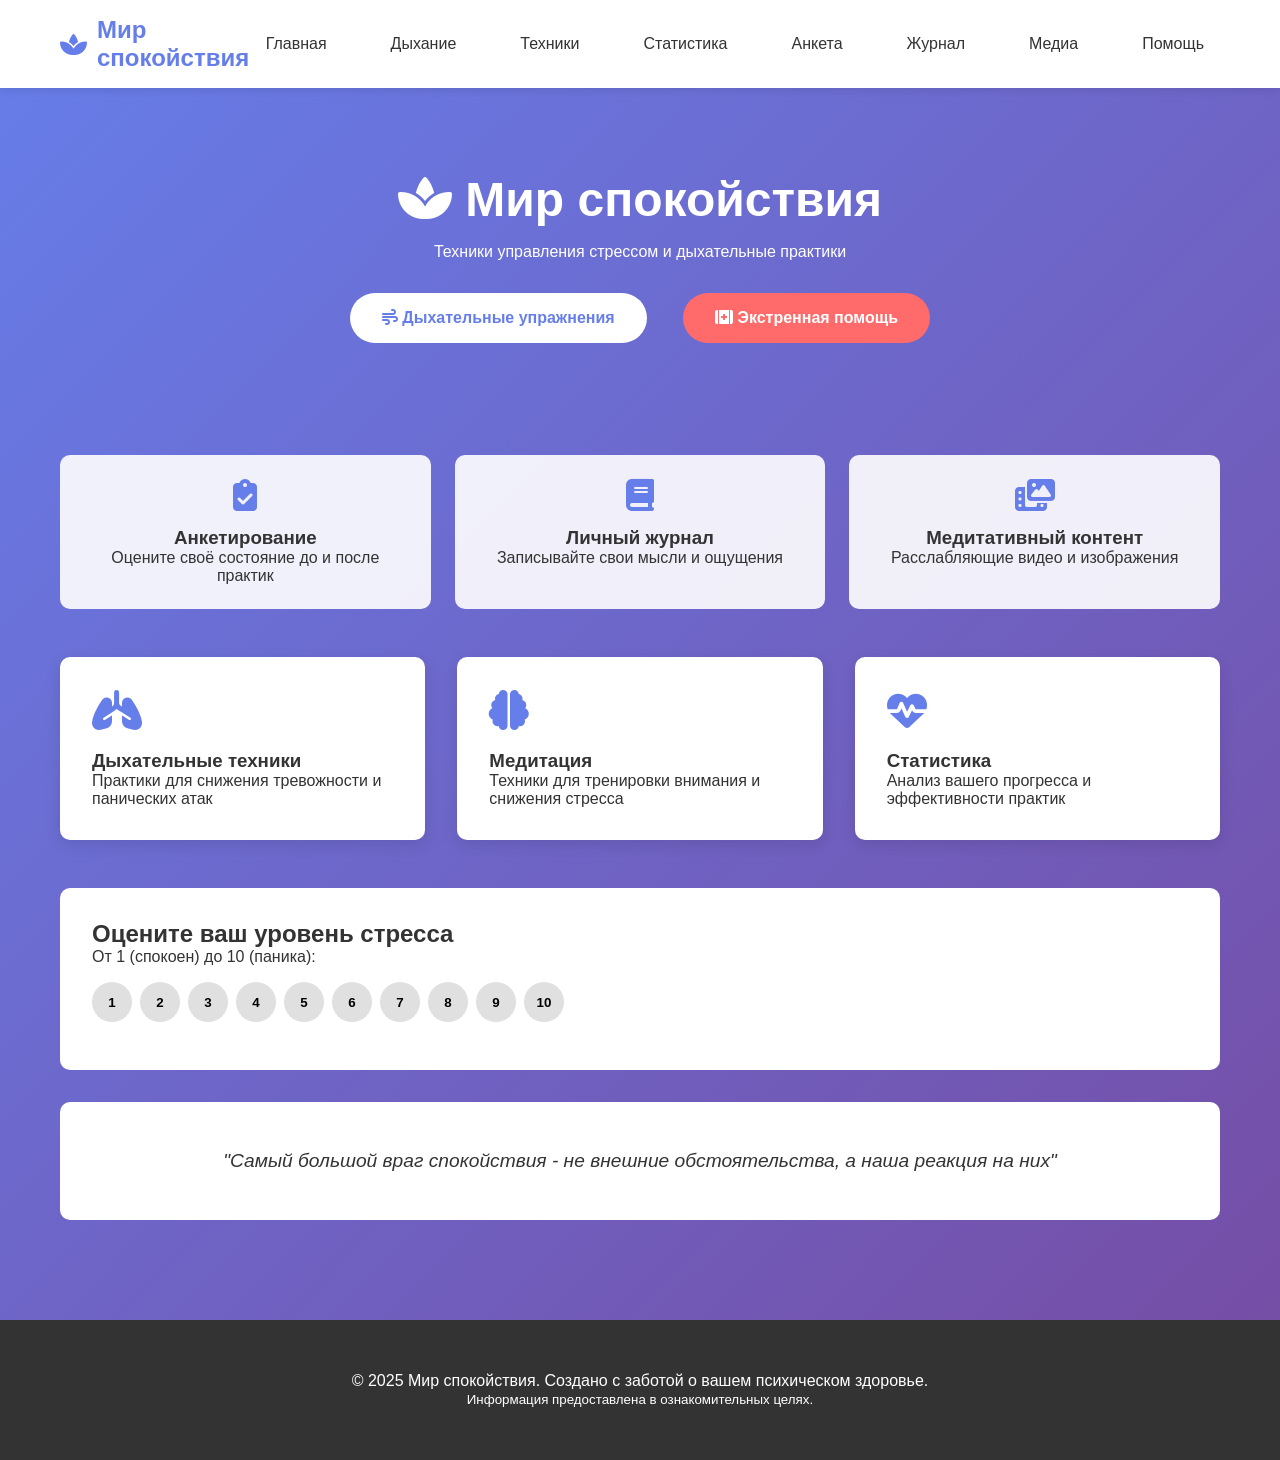
==== templates/index.html @ fd85c595 "Initial commit: World of Tranquility v2.0 - web app for stress management" ====
<!DOCTYPE html>
<html lang="ru">
<head>
    <meta charset="UTF-8">
    <meta name="viewport" content="width=device-width, initial-scale=1.0">
    <title>Мир спокойствия</title>
    <link rel="stylesheet" href="https://cdnjs.cloudflare.com/ajax/libs/font-awesome/6.4.0/css/all.min.css">
    <link rel="stylesheet" href="/static/css/style.css">
</head>
<body class="page-index">
    <nav>
        <div class="container nav-container">
            <a href="/" class="logo">
                <i class="fas fa-spa"></i>
                <span>Мир спокойствия</span>
            </a>

            <ul class="nav-links">
                <li><a href="/">Главная</a></li>
                <li><a href="/breathing">Дыхание</a></li>
                <li><a href="/techniques">Техники</a></li>
                <li><a href="/statistics">Статистика</a></li>
                <li><a href="/questionnaire">Анкета</a></li>
                <li><a href="/journal">Журнал</a></li>
                <li><a href="/media">Медиа</a></li>
                <li><a href="/emergency">Помощь</a></li>
            </ul>
        </div>
    </nav>

    <div class="container">
        <div class="hero">
            <h1><i class="fas fa-spa"></i> Мир спокойствия</h1>
            <p>Техники управления стрессом и дыхательные практики</p>

            <div style="margin-top: 2rem;">
                <a href="/breathing" class="btn btn-hero">
                    <i class="fas fa-wind"></i> Дыхательные упражнения
                </a>
                <a href="/emergency" class="btn btn-hero-emergency">
                    <i class="fas fa-first-aid"></i> Экстренная помощь
                </a>
            </div>
        </div>

        <div class="new-features">
            <a href="/questionnaire" class="new-feature">
                <i class="fas fa-clipboard-check"></i>
                <h3>Анкетирование</h3>
                <p>Оцените своё состояние до и после практик</p>
            </a>

            <a href="/journal" class="new-feature">
                <i class="fas fa-book"></i>
                <h3>Личный журнал</h3>
                <p>Записывайте свои мысли и ощущения</p>
            </a>

            <a href="/media" class="new-feature">
                <i class="fas fa-photo-video"></i>
                <h3>Медитативный контент</h3>
                <p>Расслабляющие видео и изображения</p>
            </a>
        </div>

        <div class="features">
            <a href="/breathing" class="feature-card">
                <div class="feature-icon"><i class="fas fa-lungs"></i></div>
                <h3>Дыхательные техники</h3>
                <p>Практики для снижения тревожности и панических атак</p>
            </a>

            <a href="/techniques" class="feature-card">
                <div class="feature-icon"><i class="fas fa-brain"></i></div>
                <h3>Медитация</h3>
                <p>Техники для тренировки внимания и снижения стресса</p>
            </a>

            <a href="/statistics" class="feature-card">
                <div class="feature-icon"><i class="fas fa-heartbeat"></i></div>
                <h3>Статистика</h3>
                <p>Анализ вашего прогресса и эффективности практик</p>
            </a>
        </div>

        <div class="stress-tracker">
            <h2>Оцените ваш уровень стресса</h2>
            <p>От 1 (спокоен) до 10 (паника):</p>
            <div class="stress-buttons">
                <button class="stress-btn" data-level="1">1</button>
                <button class="stress-btn" data-level="2">2</button>
                <button class="stress-btn" data-level="3">3</button>
                <button class="stress-btn" data-level="4">4</button>
                <button class="stress-btn" data-level="5">5</button>
                <button class="stress-btn" data-level="6">6</button>
                <button class="stress-btn" data-level="7">7</button>
                <button class="stress-btn" data-level="8">8</button>
                <button class="stress-btn" data-level="9">9</button>
                <button class="stress-btn" data-level="10">10</button>
            </div>

            <div id="stressResult" class="stress-result"></div>
        </div>

        <div class="quote-block">
            <p>"Самый большой враг спокойствия - не внешние обстоятельства, а наша реакция на них"</p>
        </div>
    </div>

    <footer>
        <div class="container">
            <p>© 2025 Мир спокойствия. Создано с заботой о вашем психическом здоровье.</p>
            <p><small>Информация предоставлена в ознакомительных целях.</small></p>
        </div>
    </footer>

    <script src="/static/js/main.js"></script>
    <script>
        // Трекер стресса
        document.querySelectorAll('.stress-btn').forEach(btn => {
            btn.addEventListener('click', function() {
                const level = this.getAttribute('data-level');
                const result = document.getElementById('stressResult');

                let message = '';
                if (level <= 3) {
                    message = 'Низкий уровень стресса. Продолжайте профилактические практики.';
                    result.style.background = '#d4edda';
                    result.style.color = '#155724';
                } else if (level <= 6) {
                    message = 'Умеренный уровень стресса. Рекомендуется дыхательное упражнение.';
                    result.style.background = '#fff3cd';
                    result.style.color = '#856404';
                } else {
                    message = 'Высокий уровень стресса. Используйте технику заземления.';
                    result.style.background = '#f8d7da';
                    result.style.color = '#721c24';
                }

                result.innerHTML = '<h3>Уровень стресса: ' + level + '/10</h3><p>' + message + '</p>';
                result.style.display = 'block';

                // Отправляем на сервер
                fetch('/api/log-stress', {
                    method: 'POST',
                    headers: {'Content-Type': 'application/json'},
                    body: JSON.stringify({level: level, time: new Date().toISOString()})
                });
            });
        });
    </script>
</body>
</html>
---- static/css/style.css ----
/* ============================================
   Мир спокойствия - Общие стили
   ============================================ */

/* CSS Variables */
:root {
    --primary-color: #667eea;
    --primary-dark: #764ba2;
    --danger-color: #ff6b6b;
    --success-color: #d4edda;
    --warning-color: #fff3cd;
    --text-color: #333;
    --text-muted: #666;
    --white: #ffffff;
    --shadow: 0 5px 15px rgba(0, 0, 0, 0.1);
    --shadow-light: 0 2px 10px rgba(0, 0, 0, 0.1);
    --border-radius: 10px;
    --transition: all 0.3s ease;
}

/* Reset & Base */
* {
    box-sizing: border-box;
    margin: 0;
    padding: 0;
}

body {
    font-family: 'Segoe UI', Tahoma, Geneva, Verdana, sans-serif;
    margin: 0;
    padding: 0;
    min-height: 100vh;
    color: var(--text-color);
}

/* Page-specific backgrounds */
.page-index { background: linear-gradient(135deg, #667eea 0%, #764ba2 100%); }
.page-breathing { background: linear-gradient(135deg, #a8edea 0%, #fed6e3 100%); }
.page-techniques { background: linear-gradient(135deg, #d4fc79 0%, #96e6a1 100%); }
.page-statistics { background: linear-gradient(135deg, #f5f7fa 0%, #c3cfe2 100%); }
.page-questionnaire { background: linear-gradient(135deg, #f5f7fa 0%, #c3cfe2 100%); }
.page-journal { background: linear-gradient(135deg, #f0f4f8 0%, #d9e2ec 100%); }
.page-media { background: linear-gradient(135deg, #e3f2fd 0%, #bbdefb 100%); }
.page-emergency { background: linear-gradient(135deg, #ff9a9e 0%, #fad0c4 100%); }

/* Container */
.container {
    max-width: 1200px;
    margin: 0 auto;
    padding: 20px;
}

/* Navigation */
nav {
    background: var(--white);
    padding: 1rem 0;
    box-shadow: var(--shadow-light);
}

.nav-container {
    display: flex;
    justify-content: space-between;
    align-items: center;
    max-width: 1200px;
    margin: 0 auto;
    padding: 0 20px;
}

.logo {
    display: flex;
    align-items: center;
    gap: 10px;
    font-size: 1.5rem;
    font-weight: bold;
    color: var(--primary-color);
    text-decoration: none;
}

.nav-links {
    display: flex;
    gap: 2rem;
    list-style: none;
}

.nav-links a {
    text-decoration: none;
    color: var(--text-color);
    font-weight: 500;
    padding: 0.5rem 1rem;
    border-radius: 5px;
    transition: var(--transition);
}

.nav-links a:hover {
    background: var(--primary-color);
    color: var(--white);
}

/* Hero Section */
.hero {
    text-align: center;
    padding: 4rem 0;
    color: var(--white);
}

.hero h1 {
    font-size: 3rem;
    margin-bottom: 1rem;
}

/* Buttons */
.btn {
    display: inline-block;
    padding: 1rem 2rem;
    border-radius: 50px;
    text-decoration: none;
    font-weight: bold;
    transition: var(--transition);
    border: none;
    cursor: pointer;
}

.btn-hero {
    background: var(--white);
    color: var(--primary-color);
    margin: 0 1rem;
}

.btn-hero-emergency {
    background: var(--danger-color);
    color: var(--white);
    margin: 0 1rem;
}

.btn-start, .btn-submit, .btn-calm {
    background: var(--primary-color);
    color: var(--white);
    border: none;
    padding: 1rem 2rem;
    border-radius: 5px;
    font-size: 1rem;
    cursor: pointer;
    margin-top: 1rem;
    width: 100%;
    transition: var(--transition);
}

.btn-start:hover, .btn-submit:hover, .btn-calm:hover {
    background: var(--primary-dark);
}

/* Feature Cards */
.features {
    display: grid;
    grid-template-columns: repeat(auto-fit, minmax(300px, 1fr));
    gap: 2rem;
    margin: 3rem 0;
}

.feature-card {
    background: var(--white);
    padding: 2rem;
    border-radius: var(--border-radius);
    box-shadow: var(--shadow);
    text-decoration: none;
    color: var(--text-color);
    display: block;
    transition: transform 0.3s;
}

.feature-card:hover {
    transform: translateY(-5px);
}

.feature-icon {
    font-size: 2.5rem;
    color: var(--primary-color);
    margin-bottom: 1rem;
}

/* New Features */
.new-features {
    display: grid;
    grid-template-columns: repeat(auto-fit, minmax(250px, 1fr));
    gap: 1.5rem;
    margin: 3rem 0;
}

.new-feature {
    background: rgba(255, 255, 255, 0.9);
    padding: 1.5rem;
    border-radius: var(--border-radius);
    text-align: center;
    text-decoration: none;
    color: var(--text-color);
    transition: var(--transition);
}

.new-feature:hover {
    transform: translateY(-3px);
}

.new-feature i {
    font-size: 2rem;
    color: var(--primary-color);
    margin-bottom: 1rem;
}

/* Stress Tracker */
.stress-tracker {
    background: var(--white);
    padding: 2rem;
    border-radius: var(--border-radius);
    margin: 2rem 0;
}

.stress-buttons {
    display: flex;
    gap: 0.5rem;
    flex-wrap: wrap;
    margin: 1rem 0;
}

.stress-btn {
    width: 40px;
    height: 40px;
    border: none;
    border-radius: 50%;
    background: #e0e0e0;
    cursor: pointer;
    font-weight: bold;
    transition: var(--transition);
}

.stress-btn:hover {
    background: var(--primary-color);
    color: var(--white);
}

.stress-result {
    margin-top: 1rem;
    padding: 1rem;
    border-radius: 5px;
    display: none;
}

/* Quote Block */
.quote-block {
    text-align: center;
    padding: 3rem;
    background: var(--white);
    border-radius: var(--border-radius);
    margin: 2rem 0;
}

.quote-block p {
    font-style: italic;
    font-size: 1.2rem;
}

/* Page Title */
.page-title {
    text-align: center;
    color: var(--text-color);
    margin-bottom: 2rem;
}

/* Technique Cards */
.technique-card {
    background: var(--white);
    padding: 2rem;
    border-radius: var(--border-radius);
    margin: 2rem 0;
    box-shadow: var(--shadow);
}

.steps {
    margin: 1rem 0;
    padding-left: 1.5rem;
}

.steps li {
    margin: 0.5rem 0;
    line-height: 1.6;
}

/* Benefits Box */
.benefits {
    background: #f0f8ff;
    padding: 1rem;
    border-radius: 8px;
    margin: 1rem 0;
    border-left: 4px solid var(--primary-color);
}

.benefits h4 {
    margin-top: 0;
    color: var(--primary-color);
}

/* Breathing Animation */
.breathing-animation {
    width: 200px;
    height: 200px;
    margin: 2rem auto;
    border-radius: 50%;
    background: linear-gradient(135deg, #667eea 0%, #764ba2 100%);
    display: flex;
    align-items: center;
    justify-content: center;
    color: var(--white);
    font-size: 2rem;
    font-weight: bold;
    animation: breathe 8s infinite ease-in-out;
}

@keyframes breathe {
    0%, 100% { transform: scale(0.8); }
    33% { transform: scale(1.2); }
    66% { transform: scale(1); }
}

/* Statistics */
.stats-grid {
    display: grid;
    grid-template-columns: repeat(auto-fit, minmax(250px, 1fr));
    gap: 1.5rem;
    margin: 2rem 0;
}

.stat-card {
    background: var(--white);
    padding: 1.5rem;
    border-radius: var(--border-radius);
    box-shadow: var(--shadow);
    text-align: center;
}

.stat-icon {
    font-size: 2rem;
    color: var(--primary-color);
    margin-bottom: 1rem;
}

.stat-value {
    font-size: 2rem;
    font-weight: bold;
    color: var(--text-color);
    margin: 0.5rem 0;
}

.stat-label {
    color: var(--text-muted);
    font-size: 0.9rem;
}

.data-section {
    background: var(--white);
    padding: 2rem;
    border-radius: var(--border-radius);
    margin: 2rem 0;
    box-shadow: var(--shadow);
}

/* Questionnaire */
.questionnaire-section {
    background: var(--white);
    padding: 2rem;
    border-radius: var(--border-radius);
    margin: 2rem 0;
    box-shadow: var(--shadow);
}

.scale-item {
    margin: 1.5rem 0;
    padding: 1rem;
    background: #f8f9fa;
    border-radius: 8px;
}

.scale-labels {
    display: flex;
    justify-content: space-between;
    margin-top: 0.5rem;
    font-size: 0.9rem;
    color: var(--text-muted);
}

input[type="range"] {
    width: 100%;
    margin: 0.5rem 0;
}

textarea {
    width: 100%;
    height: 100px;
    padding: 1rem;
    border: 1px solid #ddd;
    border-radius: 8px;
    font-family: inherit;
    margin: 1rem 0;
    resize: vertical;
}

select {
    width: 100%;
    padding: 0.5rem;
    margin: 1rem 0;
    border: 1px solid #ddd;
    border-radius: 5px;
}

/* Messages */
.message {
    padding: 1rem;
    border-radius: 5px;
    margin: 1rem 0;
    display: none;
}

.message.success {
    background: var(--success-color);
    color: #155724;
    border: 1px solid #c3e6cb;
    display: block;
}

.message.error {
    background: #f8d7da;
    color: #721c24;
    border: 1px solid #f5c6cb;
    display: block;
}

/* Journal */
.journal-editor {
    background: var(--white);
    padding: 2rem;
    border-radius: var(--border-radius);
    margin: 2rem 0;
    box-shadow: var(--shadow);
}

.mood-selector {
    display: flex;
    gap: 0.5rem;
    margin: 1rem 0;
    flex-wrap: wrap;
}

.mood-btn {
    padding: 0.5rem 1rem;
    border: 1px solid #ddd;
    background: var(--white);
    border-radius: 20px;
    cursor: pointer;
    transition: var(--transition);
}

.mood-btn:hover, .mood-btn.active {
    background: var(--primary-color);
    color: var(--white);
    border-color: var(--primary-color);
}

.journal-entries {
    margin-top: 3rem;
}

.journal-entry {
    background: var(--white);
    padding: 1.5rem;
    border-radius: 8px;
    margin: 1rem 0;
    box-shadow: 0 3px 10px rgba(0, 0, 0, 0.08);
}

.entry-date {
    color: var(--primary-color);
    font-weight: bold;
    margin-bottom: 0.5rem;
}

.entry-content {
    color: var(--text-color);
    line-height: 1.6;
}

/* Media Page */
.meditation-timer {
    background: linear-gradient(135deg, #667eea 0%, #764ba2 100%);
    color: var(--white);
    padding: 2rem;
    border-radius: var(--border-radius);
    text-align: center;
    margin: 2rem 0;
}

.timer-display {
    font-size: 3rem;
    font-weight: bold;
    margin: 1rem 0;
}

.timer-controls {
    display: flex;
    gap: 1rem;
    justify-content: center;
    margin: 1rem 0;
}

.timer-btn {
    background: var(--white);
    color: var(--primary-color);
    border: none;
    padding: 0.5rem 1.5rem;
    border-radius: 50px;
    cursor: pointer;
    font-weight: bold;
    transition: var(--transition);
}

.timer-btn:hover {
    transform: scale(1.05);
}

.media-section {
    background: var(--white);
    padding: 2rem;
    border-radius: var(--border-radius);
    margin: 2rem 0;
    box-shadow: var(--shadow);
}

.audio-grid {
    display: grid;
    grid-template-columns: repeat(auto-fill, minmax(300px, 1fr));
    gap: 1.5rem;
    margin: 2rem 0;
}

.audio-card {
    background: #f8f9fa;
    padding: 1rem;
    border-radius: 8px;
    border-left: 4px solid var(--primary-color);
}

.audio-title {
    font-weight: bold;
    margin-bottom: 0.5rem;
    color: var(--text-color);
}

.audio-description {
    font-size: 0.9rem;
    color: var(--text-muted);
    margin-bottom: 0.5rem;
}

.video-container {
    position: relative;
    padding-bottom: 56.25%;
    height: 0;
    margin: 1rem 0;
}

.video-container iframe {
    position: absolute;
    top: 0;
    left: 0;
    width: 100%;
    height: 100%;
    border-radius: 8px;
}

/* Emergency Page */
.hotline {
    background: var(--danger-color);
    color: var(--white);
    padding: 1.5rem;
    border-radius: var(--border-radius);
    margin: 1rem 0;
    text-align: center;
}

.hotline-number {
    font-size: 2rem;
    font-weight: bold;
    margin: 0.5rem 0;
}

.emergency-card {
    background: var(--white);
    padding: 2rem;
    border-radius: var(--border-radius);
    margin: 2rem 0;
    box-shadow: var(--shadow);
    border-left: 6px solid var(--danger-color);
}

.grounding-card {
    background: #f0f8ff;
    padding: 1.5rem;
    border-radius: 8px;
    margin: 1rem 0;
    border-left: 4px solid var(--primary-color);
}

.breathing-guide {
    text-align: center;
    margin: 2rem 0;
    padding: 1rem;
    background: #e3f2fd;
    border-radius: var(--border-radius);
}

.count {
    font-size: 3rem;
    font-weight: bold;
    color: var(--primary-color);
    margin: 1rem 0;
}

/* Footer */
footer {
    background: #333;
    color: var(--white);
    text-align: center;
    padding: 2rem 0;
    margin-top: 3rem;
}

/* Responsive */
@media (max-width: 768px) {
    .nav-container {
        flex-direction: column;
        gap: 1rem;
    }

    .nav-links {
        flex-wrap: wrap;
        justify-content: center;
        gap: 0.5rem;
    }

    .hero h1 {
        font-size: 2rem;
    }

    .features, .new-features, .stats-grid, .audio-grid {
        grid-template-columns: 1fr;
    }

    .btn-hero, .btn-hero-emergency {
        display: block;
        margin: 0.5rem auto;
    }
}
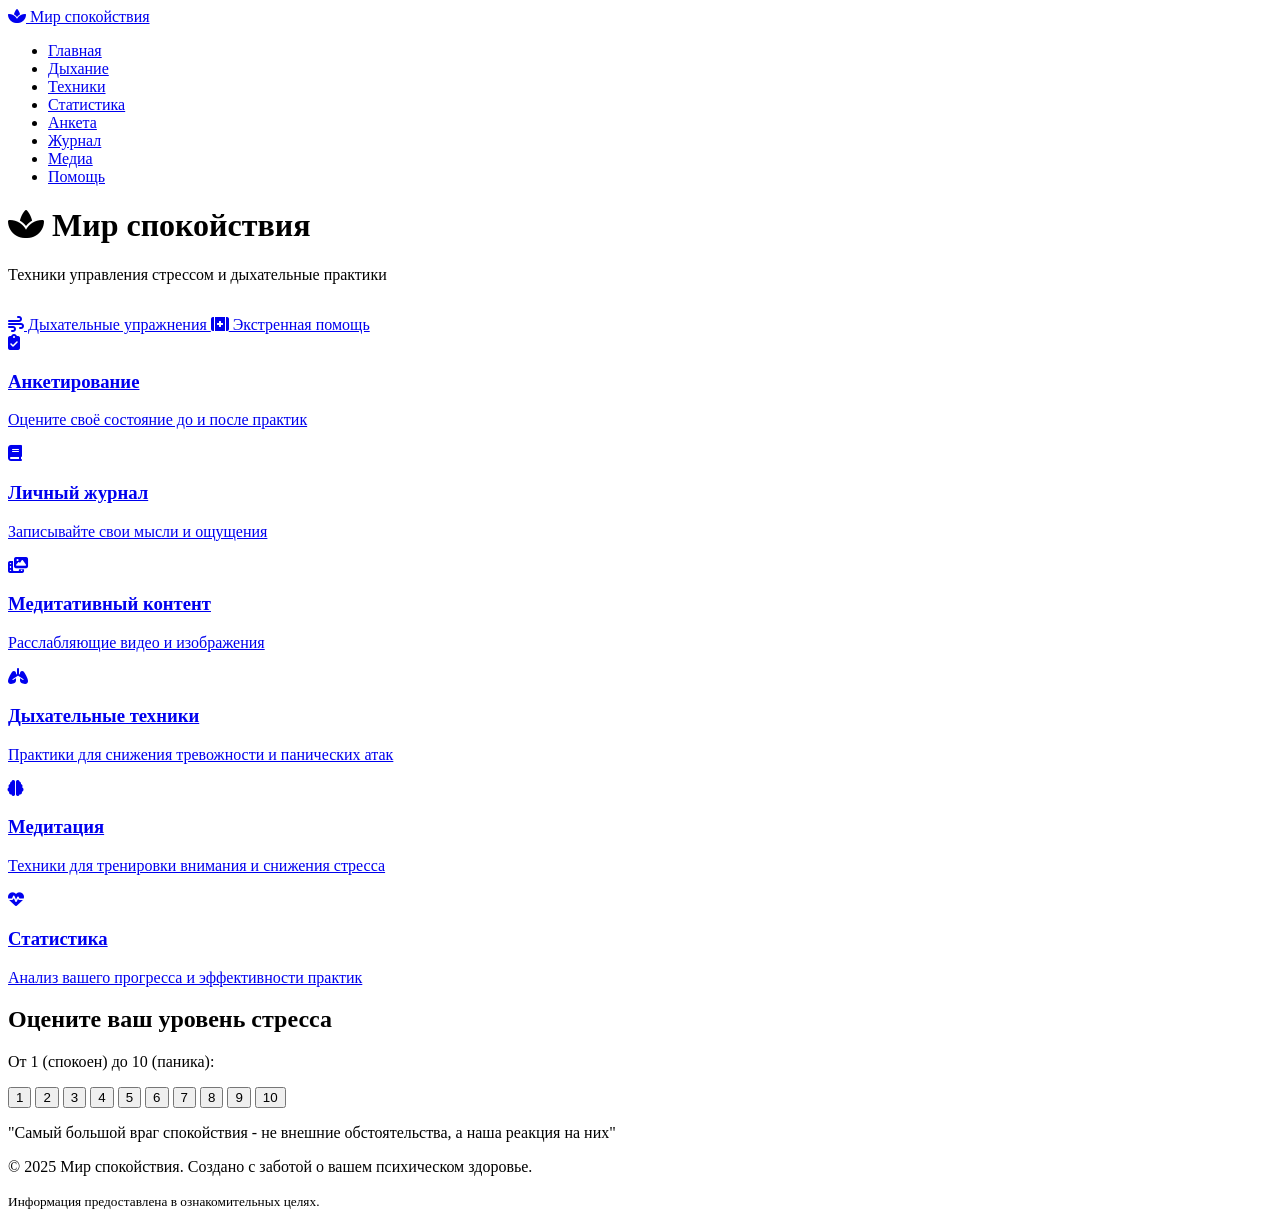
==== commit c98f1312: "V3 Zen Overhaul and SQLite Database Integration" ====
--- a/templates/index.html
+++ b/templates/index.html
@@ -5,25 +5,25 @@
     <meta name="viewport" content="width=device-width, initial-scale=1.0">
     <title>Мир спокойствия</title>
     <link rel="stylesheet" href="https://cdnjs.cloudflare.com/ajax/libs/font-awesome/6.4.0/css/all.min.css">
-    <link rel="stylesheet" href="/static/css/style.css">
+    <link rel="stylesheet" href="/tranquility/static/css/style.css">
 </head>
 <body class="page-index">
     <nav>
         <div class="container nav-container">
-            <a href="/" class="logo">
+            <a href="/tranquility/" class="logo">
                 <i class="fas fa-spa"></i>
                 <span>Мир спокойствия</span>
             </a>
 
             <ul class="nav-links">
-                <li><a href="/">Главная</a></li>
-                <li><a href="/breathing">Дыхание</a></li>
-                <li><a href="/techniques">Техники</a></li>
-                <li><a href="/statistics">Статистика</a></li>
-                <li><a href="/questionnaire">Анкета</a></li>
-                <li><a href="/journal">Журнал</a></li>
-                <li><a href="/media">Медиа</a></li>
-                <li><a href="/emergency">Помощь</a></li>
+                <li><a href="/tranquility/">Главная</a></li>
+                <li><a href="/tranquility/breathing">Дыхание</a></li>
+                <li><a href="/tranquility/techniques">Техники</a></li>
+                <li><a href="/tranquility/statistics">Статистика</a></li>
+                <li><a href="/tranquility/questionnaire">Анкета</a></li>
+                <li><a href="/tranquility/journal">Журнал</a></li>
+                <li><a href="/tranquility/media">Медиа</a></li>
+                <li><a href="/tranquility/emergency">Помощь</a></li>
             </ul>
         </div>
     </nav>
@@ -34,29 +34,29 @@
             <p>Техники управления стрессом и дыхательные практики</p>
 
             <div style="margin-top: 2rem;">
-                <a href="/breathing" class="btn btn-hero">
+                <a href="/tranquility/breathing" class="btn btn-hero">
                     <i class="fas fa-wind"></i> Дыхательные упражнения
                 </a>
-                <a href="/emergency" class="btn btn-hero-emergency">
+                <a href="/tranquility/emergency" class="btn btn-hero-emergency">
                     <i class="fas fa-first-aid"></i> Экстренная помощь
                 </a>
             </div>
         </div>
 
         <div class="new-features">
-            <a href="/questionnaire" class="new-feature">
+            <a href="/tranquility/questionnaire" class="new-feature">
                 <i class="fas fa-clipboard-check"></i>
                 <h3>Анкетирование</h3>
                 <p>Оцените своё состояние до и после практик</p>
             </a>
 
-            <a href="/journal" class="new-feature">
+            <a href="/tranquility/journal" class="new-feature">
                 <i class="fas fa-book"></i>
                 <h3>Личный журнал</h3>
                 <p>Записывайте свои мысли и ощущения</p>
             </a>
 
-            <a href="/media" class="new-feature">
+            <a href="/tranquility/media" class="new-feature">
                 <i class="fas fa-photo-video"></i>
                 <h3>Медитативный контент</h3>
                 <p>Расслабляющие видео и изображения</p>
@@ -64,19 +64,19 @@
         </div>
 
         <div class="features">
-            <a href="/breathing" class="feature-card">
+            <a href="/tranquility/breathing" class="feature-card">
                 <div class="feature-icon"><i class="fas fa-lungs"></i></div>
                 <h3>Дыхательные техники</h3>
                 <p>Практики для снижения тревожности и панических атак</p>
             </a>
 
-            <a href="/techniques" class="feature-card">
+            <a href="/tranquility/techniques" class="feature-card">
                 <div class="feature-icon"><i class="fas fa-brain"></i></div>
                 <h3>Медитация</h3>
                 <p>Техники для тренировки внимания и снижения стресса</p>
             </a>
 
-            <a href="/statistics" class="feature-card">
+            <a href="/tranquility/statistics" class="feature-card">
                 <div class="feature-icon"><i class="fas fa-heartbeat"></i></div>
                 <h3>Статистика</h3>
                 <p>Анализ вашего прогресса и эффективности практик</p>
@@ -114,7 +114,7 @@
         </div>
     </footer>
 
-    <script src="/static/js/main.js"></script>
+    <script src="/tranquility/static/js/main.js"></script>
     <script>
         // Трекер стресса
         document.querySelectorAll('.stress-btn').forEach(btn => {
@@ -141,7 +141,7 @@
                 result.style.display = 'block';
 
                 // Отправляем на сервер
-                fetch('/api/log-stress', {
+                fetch('/tranquility/api/log-stress', {
                     method: 'POST',
                     headers: {'Content-Type': 'application/json'},
                     body: JSON.stringify({level: level, time: new Date().toISOString()})
